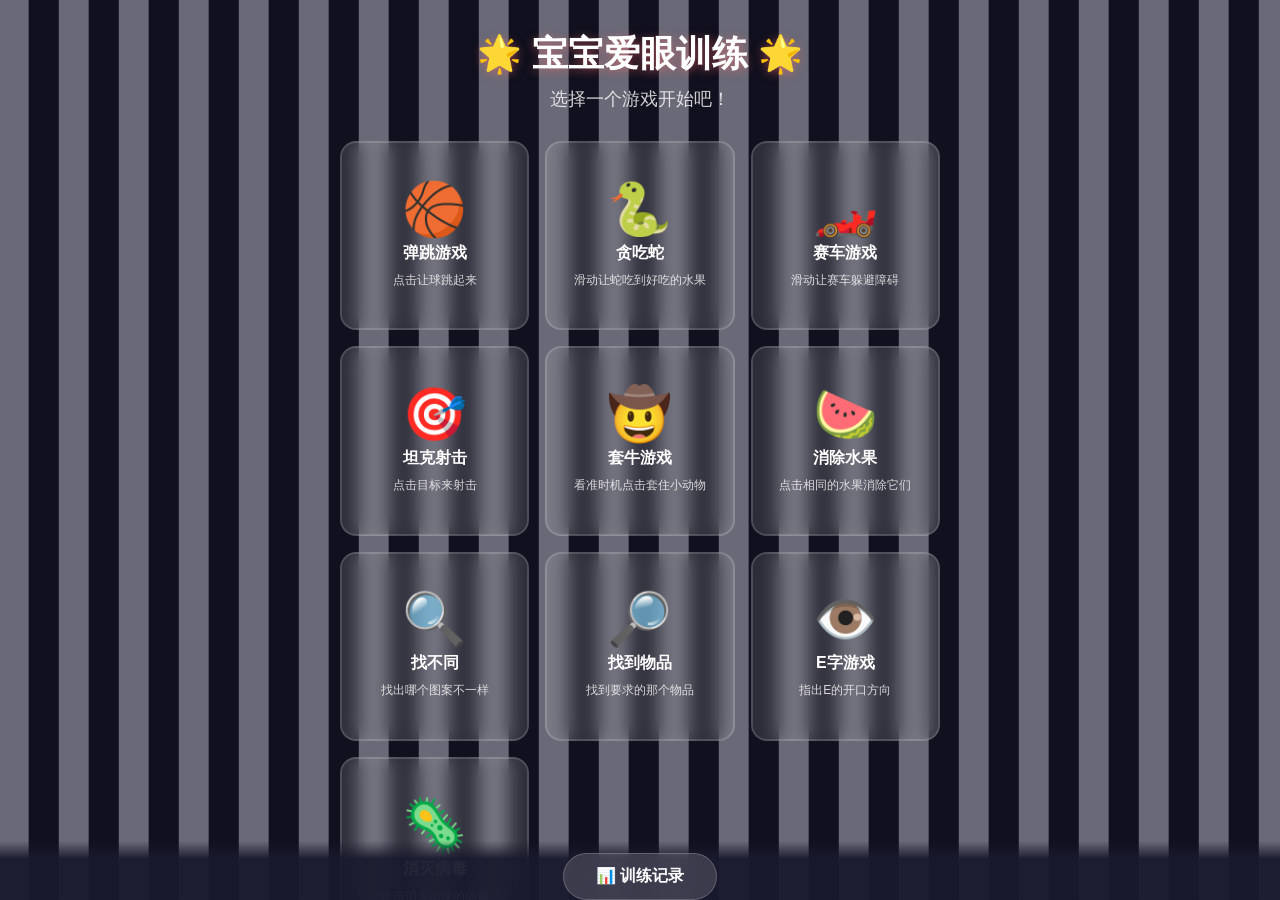
==== index.html @ b0d16d6b "feat: 弱视训练游戏集合 - 宝宝爱眼 10款适合3岁宝宝的弱视训练游戏: - 弹跳游戏、贪吃蛇、赛车、坦克射击、套牛 - 消除水果、找不同、找到物品、E字游戏、消灭病毒  特性: - 滚动条纹背" ====
<!DOCTYPE html>
<html lang="zh-CN">
<head>
  <meta charset="UTF-8">
  <meta name="viewport" content="width=device-width, initial-scale=1.0, user-scalable=no, viewport-fit=cover">
  <meta name="apple-mobile-web-app-capable" content="yes">
  <meta name="apple-mobile-web-app-status-bar-style" content="black-translucent">
  <title>弱视训练游戏 - 宝宝爱眼</title>
  <link rel="stylesheet" href="css/style.css">
</head>
<body>
  <!-- 条纹背景 -->
  <canvas id="stripe-bg"></canvas>

  <!-- 主页面：游戏选择 -->
  <div id="home-page" class="page active">
    <div class="home-header">
      <h1 class="title">🌟 宝宝爱眼训练 🌟</h1>
      <p class="subtitle">选择一个游戏开始吧！</p>
    </div>
    <div class="game-grid" id="game-grid">
      <!-- 游戏卡片由 JS 动态生成 -->
    </div>
    <div class="home-footer">
      <button class="btn-stats" id="btn-stats">📊 训练记录</button>
    </div>
  </div>

  <!-- 统计页面 -->
  <div id="stats-page" class="page">
    <div class="page-header">
      <button class="btn-back" id="btn-back-stats">← 返回</button>
      <h2>训练记录</h2>
    </div>
    <div class="stats-content" id="stats-content">
      <div class="stats-summary" id="stats-summary"></div>
      <div class="stats-chart-container">
        <canvas id="stats-chart"></canvas>
      </div>
      <div class="stats-list" id="stats-list"></div>
    </div>
  </div>

  <!-- 游戏页面容器 -->
  <div id="game-page" class="page">
    <div class="game-header">
      <button class="btn-back" id="btn-back-game">← 退出</button>
      <span class="game-title" id="game-title"></span>
      <span class="game-score" id="game-score">得分: 0</span>
    </div>
    <div class="game-container" id="game-container">
      <canvas id="game-canvas"></canvas>
    </div>
    <div class="game-over-overlay" id="game-over-overlay">
      <div class="game-over-card">
        <h2 class="game-over-title">🎉 真棒！</h2>
        <p class="game-over-score" id="game-over-score">得分: 0</p>
        <p class="game-over-best" id="game-over-best">最高分: 0</p>
        <div class="game-over-buttons">
          <button class="btn-primary" id="btn-replay">🔄 再玩一次</button>
          <button class="btn-secondary" id="btn-home">🏠 返回首页</button>
        </div>
      </div>
    </div>
  </div>

  <script src="js/background.js"></script>
  <script src="js/stats.js"></script>
  <script src="js/games/base.js"></script>
  <script src="js/games/bounce.js"></script>
  <script src="js/games/snake.js"></script>
  <script src="js/games/racing.js"></script>
  <script src="js/games/tank.js"></script>
  <script src="js/games/rope.js"></script>
  <script src="js/games/fruit.js"></script>
  <script src="js/games/spotdiff.js"></script>
  <script src="js/games/findit.js"></script>
  <script src="js/games/echart.js"></script>
  <script src="js/games/virus.js"></script>
  <script src="js/app.js"></script>
</body>
</html>
---- css/style.css ----
/* ===== 全局样式 ===== */
* {
  margin: 0;
  padding: 0;
  box-sizing: border-box;
  -webkit-tap-highlight-color: transparent;
  -webkit-user-select: none;
  user-select: none;
}

:root {
  --primary: #FF6B6B;
  --primary-dark: #EE5A5A;
  --secondary: #4ECDC4;
  --accent: #FFE66D;
  --bg: #1a1a2e;
  --card-bg: rgba(255, 255, 255, 0.12);
  --text: #ffffff;
  --text-secondary: rgba(255, 255, 255, 0.8);
  --radius: 16px;
  --shadow: 0 4px 20px rgba(0, 0, 0, 0.3);
}

html, body {
  width: 100%;
  height: 100%;
  overflow: hidden;
  font-family: -apple-system, BlinkMacSystemFont, "Segoe UI", "PingFang SC", "Hiragino Sans GB", "Microsoft YaHei", sans-serif;
  background: #1a1a2e;
  color: var(--text);
  touch-action: manipulation;
}

/* ===== 条纹背景 ===== */
#stripe-bg {
  position: fixed;
  top: 0;
  left: 0;
  width: 100%;
  height: 100%;
  z-index: 0;
  pointer-events: none;
}

/* ===== 页面切换 ===== */
.page {
  position: fixed;
  top: 0;
  left: 0;
  width: 100%;
  height: 100%;
  z-index: 1;
  display: none;
  flex-direction: column;
  overflow-y: auto;
  -webkit-overflow-scrolling: touch;
}
.page.active {
  display: flex;
}

/* ===== 主页 ===== */
#home-page {
  padding: env(safe-area-inset-top, 20px) 20px env(safe-area-inset-bottom, 20px);
  align-items: center;
}

.home-header {
  text-align: center;
  padding: 30px 0 20px;
  z-index: 1;
}

.title {
  font-size: clamp(24px, 5vw, 36px);
  font-weight: 800;
  color: #fff;
  text-shadow: 0 2px 10px rgba(255, 107, 107, 0.5);
  margin-bottom: 8px;
}

.subtitle {
  font-size: clamp(14px, 3vw, 18px);
  color: var(--text-secondary);
}

.game-grid {
  display: grid;
  grid-template-columns: repeat(2, 1fr);
  gap: 12px;
  width: 100%;
  max-width: 600px;
  padding: 10px 0 80px;
  z-index: 1;
}

@media (min-width: 768px) {
  .game-grid {
    grid-template-columns: repeat(3, 1fr);
    gap: 16px;
  }
}

.game-card {
  background: var(--card-bg);
  backdrop-filter: blur(10px);
  -webkit-backdrop-filter: blur(10px);
  border-radius: var(--radius);
  padding: 16px 12px;
  text-align: center;
  cursor: pointer;
  transition: transform 0.15s, background 0.15s;
  border: 2px solid rgba(255, 255, 255, 0.15);
  aspect-ratio: 1;
  display: flex;
  flex-direction: column;
  justify-content: center;
  align-items: center;
  gap: 8px;
}

.game-card:active {
  transform: scale(0.95);
  background: rgba(255, 255, 255, 0.2);
}

.game-card-icon {
  font-size: clamp(36px, 8vw, 52px);
  line-height: 1;
}

.game-card-name {
  font-size: clamp(13px, 2.8vw, 16px);
  font-weight: 700;
  color: #fff;
}

.game-card-desc {
  font-size: clamp(10px, 2vw, 12px);
  color: var(--text-secondary);
}

.home-footer {
  position: fixed;
  bottom: 0;
  left: 0;
  right: 0;
  padding: 12px 20px env(safe-area-inset-bottom, 12px);
  text-align: center;
  z-index: 2;
  background: linear-gradient(transparent, rgba(26, 26, 46, 0.95) 30%);
}

.btn-stats {
  background: rgba(255, 255, 255, 0.15);
  backdrop-filter: blur(10px);
  -webkit-backdrop-filter: blur(10px);
  border: 1px solid rgba(255, 255, 255, 0.2);
  color: #fff;
  padding: 12px 32px;
  border-radius: 30px;
  font-size: 16px;
  font-weight: 600;
  cursor: pointer;
  transition: background 0.15s;
}

.btn-stats:active {
  background: rgba(255, 255, 255, 0.25);
}

/* ===== 游戏页面通用 ===== */
.game-header {
  display: flex;
  align-items: center;
  justify-content: space-between;
  padding: 10px 16px;
  padding-top: env(safe-area-inset-top, 10px);
  background: rgba(0, 0, 0, 0.5);
  z-index: 2;
  min-height: 50px;
}

.btn-back {
  background: rgba(255, 255, 255, 0.2);
  border: none;
  color: #fff;
  padding: 8px 16px;
  border-radius: 20px;
  font-size: 14px;
  font-weight: 600;
  cursor: pointer;
  transition: background 0.15s;
}

.btn-back:active {
  background: rgba(255, 255, 255, 0.35);
}

.game-title {
  font-size: 18px;
  font-weight: 700;
}

.game-score {
  font-size: 16px;
  font-weight: 700;
  color: var(--accent);
  min-width: 80px;
  text-align: right;
}

.game-container {
  flex: 1;
  position: relative;
  overflow: hidden;
  display: flex;
  align-items: center;
  justify-content: center;
}

#game-canvas {
  display: block;
  max-width: 100%;
  max-height: 100%;
  touch-action: none;
}

/* ===== 游戏结束弹窗 ===== */
.game-over-overlay {
  display: none;
  position: fixed;
  top: 0;
  left: 0;
  width: 100%;
  height: 100%;
  background: rgba(0, 0, 0, 0.7);
  z-index: 10;
  justify-content: center;
  align-items: center;
}

.game-over-overlay.active {
  display: flex;
}

.game-over-card {
  background: linear-gradient(135deg, #2d2d5e, #1a1a2e);
  border-radius: 24px;
  padding: 40px 32px;
  text-align: center;
  max-width: 340px;
  width: 90%;
  border: 2px solid rgba(255, 255, 255, 0.2);
  box-shadow: 0 20px 60px rgba(0, 0, 0, 0.5);
}

.game-over-title {
  font-size: 32px;
  margin-bottom: 12px;
}

.game-over-score {
  font-size: 24px;
  font-weight: 700;
  color: var(--accent);
  margin-bottom: 4px;
}

.game-over-best {
  font-size: 14px;
  color: var(--text-secondary);
  margin-bottom: 24px;
}

.game-over-buttons {
  display: flex;
  gap: 12px;
  justify-content: center;
}

.btn-primary, .btn-secondary {
  padding: 12px 24px;
  border-radius: 25px;
  font-size: 16px;
  font-weight: 700;
  cursor: pointer;
  border: none;
  transition: transform 0.1s, opacity 0.1s;
}

.btn-primary {
  background: var(--primary);
  color: #fff;
}

.btn-secondary {
  background: rgba(255, 255, 255, 0.15);
  color: #fff;
}

.btn-primary:active, .btn-secondary:active {
  transform: scale(0.95);
  opacity: 0.8;
}

/* ===== 统计页面 ===== */
.page-header {
  display: flex;
  align-items: center;
  gap: 16px;
  padding: 10px 16px;
  padding-top: env(safe-area-inset-top, 10px);
  background: rgba(0, 0, 0, 0.5);
  min-height: 50px;
}

.page-header h2 {
  font-size: 20px;
  font-weight: 700;
}

.stats-content {
  flex: 1;
  padding: 20px;
  overflow-y: auto;
  -webkit-overflow-scrolling: touch;
}

.stats-summary {
  display: grid;
  grid-template-columns: repeat(2, 1fr);
  gap: 12px;
  margin-bottom: 20px;
}

.stat-card {
  background: var(--card-bg);
  backdrop-filter: blur(10px);
  -webkit-backdrop-filter: blur(10px);
  border-radius: var(--radius);
  padding: 16px;
  text-align: center;
  border: 1px solid rgba(255, 255, 255, 0.15);
}

.stat-card-value {
  font-size: 28px;
  font-weight: 800;
  color: var(--accent);
}

.stat-card-label {
  font-size: 12px;
  color: var(--text-secondary);
  margin-top: 4px;
}

.stats-chart-container {
  background: var(--card-bg);
  backdrop-filter: blur(10px);
  -webkit-backdrop-filter: blur(10px);
  border-radius: var(--radius);
  padding: 16px;
  margin-bottom: 20px;
  border: 1px solid rgba(255, 255, 255, 0.15);
}

.stats-list {
  display: flex;
  flex-direction: column;
  gap: 8px;
}

.stats-item {
  background: var(--card-bg);
  backdrop-filter: blur(10px);
  -webkit-backdrop-filter: blur(10px);
  border-radius: 12px;
  padding: 12px 16px;
  display: flex;
  justify-content: space-between;
  align-items: center;
  border: 1px solid rgba(255, 255, 255, 0.1);
}

.stats-item-game {
  font-weight: 600;
}

.stats-item-info {
  font-size: 12px;
  color: var(--text-secondary);
}

.stats-item-score {
  font-weight: 700;
  color: var(--accent);
}

/* ===== 游戏内指令提示 ===== */
.game-hint {
  position: absolute;
  top: 50%;
  left: 50%;
  transform: translate(-50%, -50%);
  background: rgba(0, 0, 0, 0.7);
  color: #fff;
  padding: 16px 24px;
  border-radius: 20px;
  font-size: 18px;
  font-weight: 600;
  pointer-events: none;
  z-index: 5;
  animation: hintPulse 1.5s ease-in-out infinite;
}

@keyframes hintPulse {
  0%, 100% { opacity: 0.7; }
  50% { opacity: 1; }
}

/* ===== 倒计时 ===== */
.countdown {
  position: absolute;
  top: 50%;
  left: 50%;
  transform: translate(-50%, -50%);
  font-size: 80px;
  font-weight: 900;
  color: #fff;
  text-shadow: 0 0 40px rgba(255, 107, 107, 0.8);
  z-index: 6;
  pointer-events: none;
  animation: countPop 0.5s ease-out;
}

@keyframes countPop {
  0% { transform: translate(-50%, -50%) scale(2); opacity: 0; }
  50% { opacity: 1; }
  100% { transform: translate(-50%, -50%) scale(1); opacity: 1; }
}
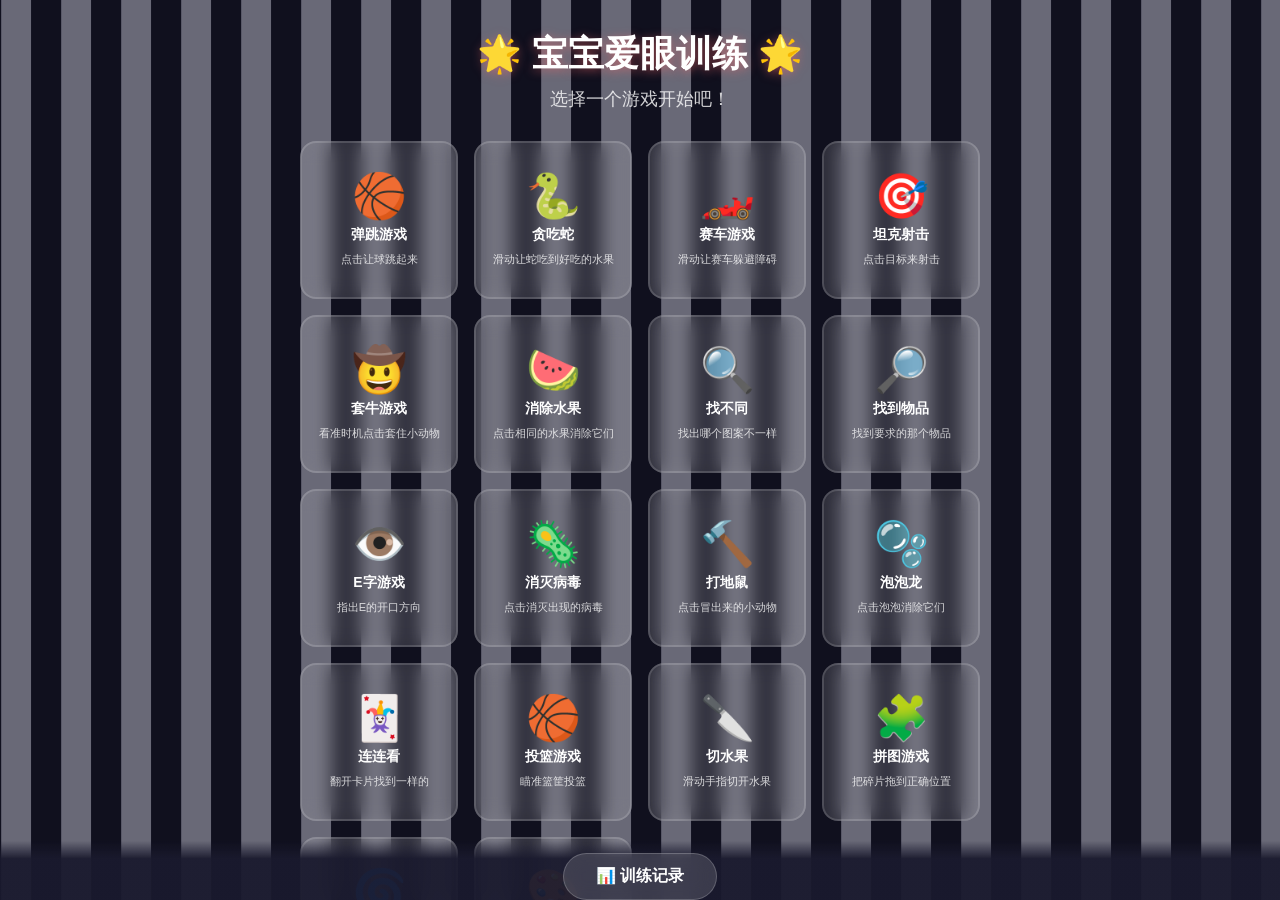
==== commit fbcc8c84: "feat: 全面重构 - 18款游戏 + 动态背景 + iPad触屏优化 重大更新: - 游戏内动态背景系统: 10种背景(条纹/纯色/棋盘格/点阵/渐变)每3-5秒自动切换 - 全面触屏优化: bi" ====
--- a/index.html
+++ b/index.html
@@ -77,6 +77,14 @@
   <script src="js/games/findit.js"></script>
   <script src="js/games/echart.js"></script>
   <script src="js/games/virus.js"></script>
+  <script src="js/games/whack.js"></script>
+  <script src="js/games/bubble.js"></script>
+  <script src="js/games/memory.js"></script>
+  <script src="js/games/basket.js"></script>
+  <script src="js/games/slash.js"></script>
+  <script src="js/games/puzzle.js"></script>
+  <script src="js/games/maze.js"></script>
+  <script src="js/games/coloring.js"></script>
   <script src="js/app.js"></script>
 </body>
 </html>
--- a/css/style.css
+++ b/css/style.css
@@ -87,16 +87,23 @@
 .game-grid {
   display: grid;
   grid-template-columns: repeat(2, 1fr);
-  gap: 12px;
+  gap: 10px;
   width: 100%;
-  max-width: 600px;
-  padding: 10px 0 80px;
+  max-width: 700px;
+  padding: 10px 10px 90px;
   z-index: 1;
 }
 
-@media (min-width: 768px) {
+@media (min-width: 600px) {
   .game-grid {
     grid-template-columns: repeat(3, 1fr);
+    gap: 14px;
+  }
+}
+
+@media (min-width: 900px) {
+  .game-grid {
+    grid-template-columns: repeat(4, 1fr);
     gap: 16px;
   }
 }
@@ -125,18 +132,22 @@
 }
 
 .game-card-icon {
-  font-size: clamp(36px, 8vw, 52px);
+  font-size: clamp(32px, 7vw, 44px);
   line-height: 1;
 }
 
 .game-card-name {
-  font-size: clamp(13px, 2.8vw, 16px);
-  font-weight: 700;
-  color: #fff;
+  font-size: clamp(12px, 2.5vw, 14px);
+  font-weight: 700;
+  color: #fff;
+  white-space: nowrap;
+  overflow: hidden;
+  text-overflow: ellipsis;
+  max-width: 100%;
 }
 
 .game-card-desc {
-  font-size: clamp(10px, 2vw, 12px);
+  font-size: clamp(9px, 1.8vw, 11px);
   color: var(--text-secondary);
 }
 
